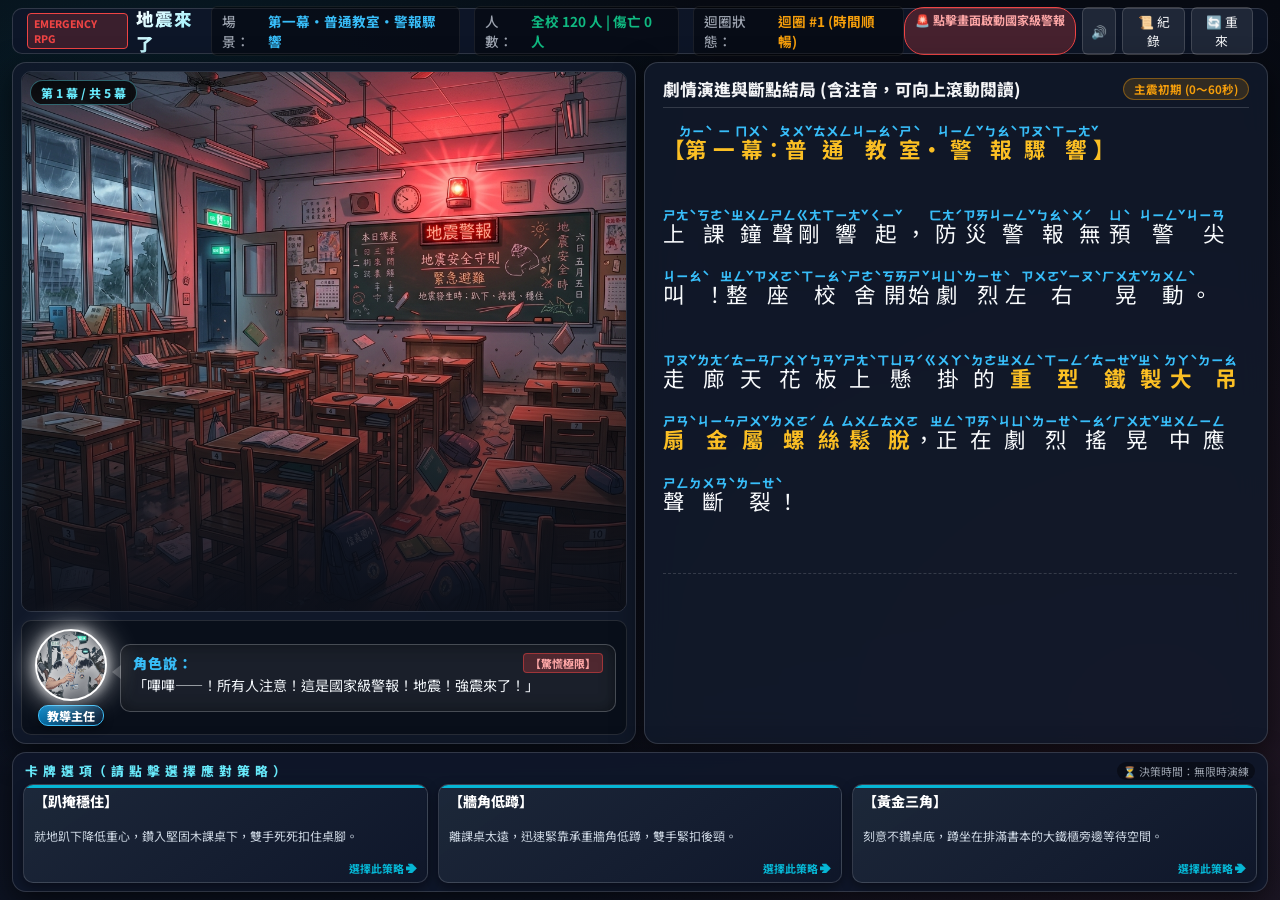
==== 地震來了/index.html @ 672ccc13 "Publish 地震來了 browser game with dedicated index entry" ====
<!DOCTYPE html>
<html lang="zh-TW">
<head>
    <meta charset="UTF-8">
    <meta name="viewport" content="width=device-width, initial-scale=1.0, maximum-scale=1.0, user-scalable=no">
    <title>地震來了｜地震實境 RPG</title>
    <link rel="preconnect" href="https://fonts.googleapis.com">
    <link rel="preconnect" href="https://fonts.gstatic.com" crossorigin>
    <link href="https://fonts.googleapis.com/css2?family=Noto+Sans+TC:wght@400;500;700;900&family=Outfit:wght@400;600;800&display=swap" rel="stylesheet">
    <link rel="stylesheet" href="style.css">
</head>
<body class="theme-dark">

    <!-- Quake FX Overlay & Screen Flash -->
    <div id="quake-overlay" class="quake-fx"></div>
    <div id="rewind-portal" class="rewind-fx">
        <div class="clock-spin"></div>
        <div class="rewind-text">【 時 光 逆 轉 】</div>
    </div>

    <!-- App Container conforming strictly to responsive design -->
    <div class="rpg-container">
        
        <!-- TOP BAR: Scene Name & People Status & Time Loop Count -->
        <header class="top-bar">
            <div class="brand">
                <span class="badge-danger blink">EMERGENCY RPG</span>
                <h1 class="game-title">地震來了</h1>
            </div>
            
            <div class="status-group">
                <div class="status-item scene-status">
                    <span class="label">場景：</span>
                    <span id="current-scene-name" class="value text-highlight">第一幕・普通教室・警報驟響</span>
                </div>
                
                <div class="status-item survivor-status">
                    <span class="label">人數：</span>
                    <span id="survivor-count" class="value text-success">全校 120 人 | 傷亡 0 人</span>
                </div>

                <div class="status-item loop-status">
                    <span class="label">迴圈狀態：</span>
                    <span id="loop-count" class="value text-warning">迴圈 #1 (時間順暢)</span>
                </div>
            </div>

            <div class="system-controls">
                <span id="audio-start-notice" class="audio-notice-pill">🚨 點擊畫面啟動國家級警報</span>
                <button id="btn-sound" class="btn-icon" title="切換音效">🔊</button>
                <button id="btn-log" class="btn-icon" title="對話紀錄">📜 紀錄</button>
                <button id="btn-restart" class="btn-icon btn-reload" title="重新開始">🔄 重來</button>
            </div>
        </header>

        <!-- MAIN MIDDLE AREA: Split View (Left: Visual & Avatar & Speech | Right: Flowing Story Text) -->
        <main class="main-panel">
            
            <!-- LEFT PANEL: Visuals, Scene Backdrop, Avatar, Character Speech -->
            <section class="left-box glass-card">
                
                <!-- Scene Backdrop Container -->
                <div class="scene-backdrop-container">
                    <img id="scene-bg" src="assets/scenes/act1_classroom.png" alt="Scene Background" class="scene-bg-img">
                    <div class="backdrop-gradient"></div>
                    <div id="act-badge" class="act-pill-badge">第 1 幕 / 共 5 幕</div>
                </div>

                <!-- Floating Avatar (with white glow shadow) & Interactive Speech Bubble (角色說 :) -->
                <div class="dialogue-area">
                    <div class="avatar-floating-wrapper">
                        <div class="avatar-glow-ring">
                            <img id="speaker-avatar" src="assets/avatars/avatar_dean.png" alt="Character Avatar" class="speaker-img-cutout">
                        </div>
                        <div id="speaker-name-tag" class="speaker-name-badge">教導主任</div>
                    </div>

                    <div class="speech-bubble-box">
                        <div class="bubble-pointer-tail"></div>
                        <div class="speech-header">
                            <span class="speech-label">角色說：</span>
                            <span id="speaker-emotion-badge" class="emotion-badge danger">【驚慌極限】</span>
                        </div>
                        <div class="speech-content">
                            <p id="speech-text" class="typewriter-text">「嗶嗶——！所有人注意！這是國家級警報！地震！地震來了！」</p>
                        </div>
                    </div>
                </div>

            </section>

            <!-- RIGHT PANEL: Flowing Story Text Stream with Ruby Zhuyin & Outcome Artwork Cards -->
            <section class="right-box glass-card">
                <div class="narrative-header">
                    <h2 class="narrative-title">劇情演進與斷點結局 (含注音，可向上滾動閱讀)</h2>
                    <div id="phase-badge" class="phase-pill">主震初期 (0～60秒)</div>
                </div>

                <div id="story-narrative-container" class="story-narrative-box">
                    <!-- Pure Narrative Story Text Stream -->
                    <div id="story-text" class="narrative-content zhuyin-enabled">
                        <!-- Story text and act outcome artwork cards inserted dynamically -->
                    </div>
                </div>
            </section>

        </main>

        <!-- BOTTOM PANEL: Touch-Friendly Responsive Card Selection Area -->
        <footer class="bottom-panel glass-card">
            <div class="card-selection-header">
                <span class="cards-title-label">卡 牌 選 項（ 請 點 擊 選 擇 應 對 策 略 ）</span>
                <span id="timer-indicator" class="timer-pill">⏳ 決策時間：無限時演練</span>
            </div>

            <div id="card-deck" class="card-deck-container">
                <!-- Cards dynamically populated here -->
            </div>
        </footer>

    </div>

    <!-- History Log Modal -->
    <div id="modal-log" class="modal-overlay hidden">
        <div class="modal-box glass-card">
            <div class="modal-header">
                <h3>📜 演練歷程對話紀錄</h3>
                <button id="btn-close-log" class="btn-close">&times;</button>
            </div>
            <div id="log-history-list" class="modal-body log-list">
                <!-- Dynamic log history -->
            </div>
        </div>
    </div>

    <!-- Settlement / End-Game Modal (包含了完整的災難紀錄點分析與學生對應解析) -->
    <div id="modal-settlement" class="modal-overlay hidden">
        <div class="modal-box settlement-box glass-card">
            <div class="modal-header">
                <h2 id="settlement-title">演練總結算與災難解析報告</h2>
                <div id="settlement-badge" class="result-badge">PERFECT ENDING</div>
            </div>
            
            <div class="modal-body settlement-content">
                <div class="summary-stats-grid">
                    <div class="stat-card">
                        <span class="stat-num text-success" id="stat-saved">120</span>
                        <span class="stat-lbl">成功避難人數</span>
                    </div>
                    <div class="stat-card">
                        <span class="stat-num text-danger" id="stat-injured">0</span>
                        <span class="stat-lbl">傷亡/受困人數</span>
                    </div>
                    <div class="stat-card">
                        <span class="stat-num text-warning" id="stat-rewinds">0</span>
                        <span class="stat-lbl">發動時光逆轉次數</span>
                    </div>
                </div>

                <h3 class="reflection-heading">五幕災難紀錄點分析與決策檢討</h3>
                <div id="settlement-matrix" class="matrix-table">
                    <!-- Dynamic reflection & disaster record analysis matrix -->
                </div>
            </div>

            <div class="modal-footer">
                <button id="btn-restart-game" class="btn-primary-lg">🔄 重新挑戰演練</button>
            </div>
        </div>
    </div>

    <script src="app.js"></script>
</body>
</html>
---- 地震來了/style.css ----
/* ==========================================================================
   時間迴圈 × 錯誤連鎖 - 地震實境 RPG Design System (Perfect Typography Edition)
   ========================================================================== */

:root {
    --bg-dark: #0b0f19;
    --bg-card: rgba(18, 26, 43, 0.88);
    --border-glass: rgba(255, 255, 255, 0.15);

    --primary: #06b6d4;      /* Cyan */
    --primary-glow: rgba(6, 182, 212, 0.4);
    --success: #10b981;      /* Emerald Green */
    --success-glow: rgba(16, 185, 129, 0.4);
    --warning: #f59e0b;      /* Amber Yellow */
    --warning-glow: rgba(245, 158, 11, 0.4);
    --danger: #ef4444;       /* Crimson Red */
    --danger-glow: rgba(239, 68, 68, 0.45);

    --text-main: #f3f4f6;
    --text-muted: #9ca3af;

    --font-sans: 'Noto Sans TC', 'Outfit', sans-serif;
    --shadow-deep: 0 10px 30px rgba(0, 0, 0, 0.6);
    --radius-lg: 14px;
    --radius-md: 10px;
    --radius-sm: 6px;
}

* {
    box-sizing: border-box;
    margin: 0;
    padding: 0;
    -webkit-tap-highlight-color: transparent;
}

body, html {
    width: 100%;
    height: 100vh;
    font-family: var(--font-sans);
    background-color: var(--bg-dark);
    background-image: 
        radial-gradient(circle at 10% 20%, rgba(6, 182, 212, 0.1) 0%, transparent 45%),
        radial-gradient(circle at 90% 80%, rgba(239, 68, 68, 0.1) 0%, transparent 45%),
        linear-gradient(to bottom, #070a12, #0d1322);
    color: var(--text-main);
    overflow: hidden;
    touch-action: manipulation;
}

/* Audio Unlock Bar for Direct file:/// Access */
.audio-unlock-bar {
    display: none !important;
}

.audio-unlock-bar.dismissed {
    transform: translateY(-100%);
}

.btn-unlock {
    background: #ffffff;
    color: #1e293b;
    border: none;
    font-weight: 800;
    padding: 3px 10px;
    border-radius: 4px;
    cursor: pointer;
    font-size: 0.78rem;
}

/* RPG Full Container Layout */
.rpg-container {
    display: flex;
    flex-direction: column;
    width: 100vw;
    height: 100vh;
    padding: 8px 12px;
    gap: 8px;
}

.glass-card {
    background: var(--bg-card);
    backdrop-filter: blur(16px);
    -webkit-backdrop-filter: blur(16px);
    border: 1px solid var(--border-glass);
    border-radius: var(--radius-lg);
    box-shadow: var(--shadow-deep);
}

/* ==========================================================================
   TOP BAR Layout
   ========================================================================== */

.top-bar {
    display: flex;
    align-items: center;
    justify-content: space-between;
    background: rgba(15, 23, 42, 0.9);
    border: 1px solid var(--border-glass);
    border-radius: var(--radius-md);
    padding: 4px 14px;
    height: 46px;
    flex-shrink: 0;
}

.brand {
    display: flex;
    align-items: center;
    gap: 8px;
}

.game-title {
    font-size: 1.1rem;
    font-weight: 900;
    letter-spacing: 1px;
    background: linear-gradient(135deg, #ffffff, #67e8f9);
    -webkit-background-clip: text;
    -webkit-text-fill-color: transparent;
}

.badge-danger {
    background: rgba(239, 68, 68, 0.2);
    color: var(--danger);
    border: 1px solid var(--danger);
    font-size: 0.65rem;
    font-weight: 800;
    padding: 2px 6px;
    border-radius: 4px;
}

.blink {
    animation: blinker 1.2s infinite;
}

@keyframes blinker {
    50% { opacity: 0.3; }
}

.status-group {
    display: flex;
    align-items: center;
    gap: 14px;
}

.status-item {
    display: flex;
    align-items: center;
    font-size: 0.85rem;
    background: rgba(0, 0, 0, 0.4);
    padding: 4px 10px;
    border-radius: var(--radius-sm);
    border: 1px solid rgba(255, 255, 255, 0.08);
}

.status-item .label {
    color: var(--text-muted);
    font-weight: 500;
}

.status-item .value {
    font-weight: 700;
    margin-left: 4px;
}

.text-highlight { color: #38bdf8; }
.text-success { color: var(--success); }
.text-warning { color: var(--warning); }
.text-danger { color: var(--danger); }

.system-controls {
    display: flex;
    gap: 6px;
}

.btn-icon {
    background: rgba(255, 255, 255, 0.08);
    border: 1px solid var(--border-glass);
    color: var(--text-main);
    padding: 4px 8px;
    border-radius: var(--radius-sm);
    cursor: pointer;
    font-size: 0.8rem;
    font-family: inherit;
    transition: all 0.2s ease;
}

.btn-icon:hover {
    background: rgba(255, 255, 255, 0.2);
    border-color: var(--primary);
}

.audio-notice-pill {
    background: rgba(239, 68, 68, 0.25);
    border: 1px solid var(--danger);
    color: #fca5a5;
    font-size: 0.75rem;
    font-weight: 700;
    padding: 3px 10px;
    border-radius: 20px;
    animation: blinker 1.5s infinite;
    cursor: pointer;
    user-select: none;
    white-space: nowrap;
}

/* ==========================================================================
   MAIN MIDDLE PANEL (Split View)
   ========================================================================== */

.main-panel {
    display: grid;
    grid-template-columns: 1fr 1fr;
    gap: 8px;
    flex: 1;
    min-height: 0;
}

/* --------------------------------------------------------------------------
   LEFT PANEL (Visuals, Scene Photo, Transparent Floating Avatar with White Glow)
   -------------------------------------------------------------------------- */

.left-box {
    display: flex;
    flex-direction: column;
    padding: 8px;
    gap: 8px;
    overflow: hidden;
    position: relative;
}

.scene-backdrop-container {
    position: relative;
    flex: 1;
    min-height: 140px;
    border-radius: var(--radius-md);
    overflow: hidden;
    border: 1px solid rgba(255, 255, 255, 0.12);
    box-shadow: inset 0 0 30px rgba(0,0,0,0.85);
}

.scene-bg-img {
    width: 100%;
    height: 100%;
    object-fit: cover;
    transition: transform 0.6s cubic-bezier(0.25, 1, 0.5, 1);
}

.backdrop-gradient {
    position: absolute;
    inset: 0;
    background: linear-gradient(to top, rgba(11, 15, 25, 0.95) 0%, transparent 60%);
}

.act-pill-badge {
    position: absolute;
    top: 8px;
    left: 8px;
    background: rgba(0, 0, 0, 0.75);
    backdrop-filter: blur(6px);
    color: #67e8f9;
    border: 1px solid rgba(103, 232, 249, 0.4);
    font-weight: 800;
    font-size: 0.75rem;
    padding: 3px 10px;
    border-radius: 20px;
}

/* Dialogue & Character Avatar Layer */
.dialogue-area {
    display: flex;
    gap: 10px;
    background: rgba(10, 15, 26, 0.88);
    border: 1px solid rgba(255, 255, 255, 0.12);
    border-radius: var(--radius-md);
    padding: 8px 10px;
    align-items: center;
    position: relative;
    z-index: 10;
    flex-shrink: 0;
}

.avatar-floating-wrapper {
    display: flex;
    flex-direction: column;
    align-items: center;
    width: 78px;
    flex-shrink: 0;
    position: relative;
}

.avatar-glow-ring {
    position: relative;
    width: 72px;
    height: 72px;
    border-radius: 50%;
    background: transparent;
    filter: drop-shadow(0 0 6px #ffffff) drop-shadow(0 0 14px rgba(255, 255, 255, 0.9));
    transition: transform 0.3s ease;
}

.avatar-glow-ring:hover {
    transform: scale(1.05);
}

.speaker-img-cutout {
    width: 100%;
    height: 100%;
    object-fit: cover;
    border-radius: 50%;
    border: 2px solid #ffffff;
    background: transparent;
}

.speaker-name-badge {
    margin-top: 4px;
    font-size: 0.75rem;
    font-weight: 800;
    color: #ffffff;
    text-align: center;
    background: linear-gradient(135deg, #0284c7, #0f172a);
    border: 1px solid #38bdf8;
    padding: 1px 8px;
    border-radius: 10px;
    box-shadow: 0 2px 8px rgba(0,0,0,0.5);
    white-space: nowrap;
}

/* Interactive Comic Dialogue Bubble */
.speech-bubble-box {
    flex: 1;
    background: rgba(255, 255, 255, 0.07);
    border: 1px solid rgba(255, 255, 255, 0.2);
    border-radius: var(--radius-md);
    padding: 8px 12px;
    position: relative;
    display: flex;
    flex-direction: column;
    gap: 2px;
    min-height: 68px;
    box-shadow: inset 0 0 15px rgba(0,0,0,0.4);
}

.bubble-pointer-tail {
    position: absolute;
    top: 20px;
    left: -9px;
    width: 0;
    height: 0;
    border-top: 7px solid transparent;
    border-bottom: 7px solid transparent;
    border-right: 9px solid rgba(255, 255, 255, 0.2);
}

.speech-header {
    display: flex;
    align-items: center;
    justify-content: space-between;
}

.speech-label {
    font-weight: 900;
    font-size: 0.88rem;
    color: #38bdf8;
    letter-spacing: 1px;
}

.emotion-badge {
    font-size: 0.68rem;
    font-weight: 800;
    padding: 1px 6px;
    border-radius: 4px;
}

.emotion-badge.danger {
    background: rgba(239, 68, 68, 0.25);
    color: #fca5a5;
    border: 1px solid rgba(239, 68, 68, 0.5);
}

.speech-content {
    font-size: 0.88rem;
    line-height: 1.45;
    color: #f1f5f9;
    flex: 1;
}

/* --------------------------------------------------------------------------
   RIGHT PANEL (Clean Horizontal Paragraph Story Flow & Native Ruby Zhuyin)
   -------------------------------------------------------------------------- */

.right-box {
    display: flex;
    flex-direction: column;
    padding: 14px 18px;
    gap: 10px;
    overflow: hidden;
}

.narrative-header {
    display: flex;
    align-items: center;
    justify-content: space-between;
    border-bottom: 1px solid var(--border-glass);
    padding-bottom: 6px;
}

.narrative-title {
    font-size: 1.05rem;
    font-weight: 800;
    color: #f3f4f6;
}

.phase-pill {
    background: rgba(245, 158, 11, 0.15);
    color: var(--warning);
    border: 1px solid rgba(245, 158, 11, 0.4);
    font-size: 0.72rem;
    font-weight: 700;
    padding: 2px 10px;
    border-radius: 12px;
}

.story-narrative-box {
    flex: 1;
    overflow-y: auto;
    padding-right: 12px;
    display: flex;
    flex-direction: column;
    gap: 16px;
    scroll-behavior: smooth;
}

.story-narrative-box::-webkit-scrollbar {
    width: 6px;
}
.story-narrative-box::-webkit-scrollbar-thumb {
    background: rgba(255, 255, 255, 0.25);
    border-radius: 3px;
}

/* CLEAN HORIZONTAL PARAGRAPH TYPOGRAPHY FOR STUDENTS (ENLARGED & SPACIOUS) */
.narrative-content {
    font-size: 1.35rem; /* Larger legible font size for elementary students */
    line-height: 2.85;  /* Spacious line height for native ruby annotations */
    color: #f8fafc;
    font-family: 'Noto Sans TC', 'Microsoft JhengHei', 'PingFang TC', sans-serif;
    font-variant-east-asian: full-width;
    text-align: justify;
    text-justify: inter-ideograph;
    word-break: break-all;
}

.narrative-content p {
    margin-bottom: 22px;
    display: block; /* Ensure standard horizontal paragraph layout! */
}

.narrative-content strong {
    color: #fbbf24;
}

/* Native HTML5 Ruby Zhuyin Styling (Natural Inline Placement & High Visibility) */
ruby {
    display: inline-ruby;
    ruby-position: over;
    font-size: 1em;
}

rt {
    display: ruby-text;
    font-size: 0.58em;
    color: #38bdf8;
    font-weight: 800;
    font-family: 'Noto Sans TC', sans-serif;
    line-height: 1;
    user-select: none;
}

/* OUTCOME STORY CARD & ILLUSTRATION (斷點結局插圖卡) */
.outcome-story-card {
    border-radius: var(--radius-md);
    padding: 16px 18px;
    margin: 16px 0;
    display: flex;
    flex-direction: column;
    gap: 12px;
    animation: fadeIn 0.4s ease;
}

.outcome-story-card.safe-border {
    background: rgba(16, 185, 129, 0.12);
    border: 2px solid var(--success);
    box-shadow: 0 4px 20px var(--success-glow);
}

.outcome-story-card.wrong-border {
    background: rgba(239, 68, 68, 0.12);
    border: 2px solid var(--danger);
    box-shadow: 0 4px 20px var(--danger-glow);
}

.outcome-badge {
    font-weight: 800;
    font-size: 0.95rem;
    padding: 3px 10px;
    border-radius: 4px;
    display: inline-block;
    width: fit-content;
}

.safe-border .outcome-badge {
    color: #34d399;
    background: rgba(16, 185, 129, 0.2);
}

.wrong-border .outcome-badge {
    color: #f87171;
    background: rgba(239, 68, 68, 0.2);
}

.outcome-img-frame {
    width: 100%;
    border-radius: var(--radius-md);
    overflow: hidden;
    border: 1.5px solid rgba(255, 255, 255, 0.2);
    background: #040711;
    box-shadow: 0 4px 16px rgba(0, 0, 0, 0.6);
}

.outcome-img {
    width: 100%;
    height: auto;
    max-height: 420px;
    object-fit: contain;
    display: block;
    margin: 0 auto;
}

.outcome-text {
    font-size: 1.25rem;
    line-height: 2.6;
    color: #f1f5f9;
    font-family: 'Noto Sans TC', 'Microsoft JhengHei', 'PingFang TC', sans-serif;
    text-align: justify;
    text-justify: inter-ideograph;
}

/* ==========================================================================
   BOTTOM PANEL (Touch-Friendly Card Selection)
   ========================================================================== */

.bottom-panel {
    display: flex;
    flex-direction: column;
    padding: 8px 10px;
    gap: 4px;
    background: rgba(15, 23, 42, 0.94);
    height: 140px;
    flex-shrink: 0;
}

.card-selection-header {
    display: flex;
    justify-content: space-between;
    align-items: center;
    padding: 0 2px;
}

.cards-title-label {
    font-weight: 800;
    font-size: 0.8rem;
    letter-spacing: 1px;
    color: #67e8f9;
}

.timer-pill {
    font-size: 0.68rem;
    color: var(--text-muted);
    background: rgba(0, 0, 0, 0.4);
    padding: 1px 6px;
    border-radius: 10px;
}

.card-deck-container {
    display: grid;
    grid-template-columns: repeat(3, 1fr);
    gap: 10px;
    flex: 1;
}

/* Compact Interactive Card */
.card-item {
    background: linear-gradient(145deg, rgba(30, 41, 59, 0.95), rgba(15, 23, 42, 0.98));
    border: 1.5px solid var(--border-glass);
    border-radius: var(--radius-md);
    padding: 6px 10px;
    display: flex;
    flex-direction: column;
    justify-content: space-between;
    cursor: pointer;
    position: relative;
    overflow: hidden;
    transition: all 0.2s cubic-bezier(0.4, 0, 0.2, 1);
    box-shadow: 0 4px 12px rgba(0,0,0,0.4);
}

.card-item::before {
    content: '';
    position: absolute;
    top: 0;
    left: 0;
    width: 100%;
    height: 3px;
    background: var(--primary);
    transition: height 0.2s ease;
}

.card-item:hover {
    transform: translateY(-3px) scale(1.01);
    border-color: var(--primary);
    box-shadow: 0 8px 18px var(--primary-glow);
}

.card-item:hover::before {
    height: 4px;
}

.card-item:active {
    transform: translateY(-1px) scale(0.99);
}

.card-item.correct-hover:hover {
    border-color: var(--success);
    box-shadow: 0 8px 18px var(--success-glow);
}
.card-item.correct-hover:hover::before {
    background: var(--success);
}

.card-item.wrong-hover:hover {
    border-color: var(--danger);
    box-shadow: 0 8px 18px var(--danger-glow);
}
.card-item.wrong-hover:hover::before {
    background: var(--danger);
}

.card-badge {
    align-self: flex-start;
    font-size: 0.65rem;
    font-weight: 800;
    padding: 1px 5px;
    border-radius: 4px;
    background: rgba(6, 182, 212, 0.15);
    color: #67e8f9;
    border: 1px solid rgba(6, 182, 212, 0.3);
    margin-bottom: 2px;
}

.card-title {
    font-size: 0.88rem;
    font-weight: 800;
    color: #ffffff;
    margin-bottom: 2px;
}

.card-desc {
    font-size: 0.75rem;
    line-height: 1.3;
    color: #cbd5e1;
    display: -webkit-box;
    -webkit-line-clamp: 2;
    -webkit-box-orient: vertical;
    overflow: hidden;
}

.card-action-btn {
    align-self: flex-end;
    font-size: 0.68rem;
    font-weight: 700;
    color: var(--primary);
    margin-top: 2px;
    display: flex;
    align-items: center;
    gap: 2px;
}

/* ==========================================================================
   ANIMATIONS & OVERLAYS
   ========================================================================== */

.hidden {
    display: none !important;
}

.shake-quake {
    animation: quakeAnim 0.15s infinite alternate;
}

@keyframes quakeAnim {
    0% { transform: translate(2px, 1px) rotate(0deg); }
    20% { transform: translate(-3px, 0px) rotate(-1deg); }
    40% { transform: translate(1px, -2px) rotate(1deg); }
    60% { transform: translate(-2px, 2px) rotate(0deg); }
    80% { transform: translate(3px, 1px) rotate(-1deg); }
    100% { transform: translate(-1px, -2px) rotate(1deg); }
}

.rewind-fx {
    position: fixed;
    inset: 0;
    z-index: 9999;
    background: radial-gradient(circle, rgba(6, 182, 212, 0.4) 0%, rgba(11, 15, 25, 0.95) 80%);
    display: flex;
    flex-direction: column;
    align-items: center;
    justify-content: center;
    opacity: 0;
    pointer-events: none;
    transition: opacity 0.3s ease;
}

.rewind-fx.active {
    opacity: 1;
    pointer-events: auto;
}

.clock-spin {
    width: 100px;
    height: 100px;
    border: 8px solid rgba(255, 255, 255, 0.2);
    border-top: 8px solid #67e8f9;
    border-radius: 50%;
    animation: spinClock 0.5s linear infinite reverse;
    box-shadow: 0 0 35px #06b6d4;
}

@keyframes spinClock {
    0% { transform: rotate(0deg); }
    100% { transform: rotate(360deg); }
}

.rewind-text {
    margin-top: 18px;
    font-size: 1.6rem;
    font-weight: 900;
    letter-spacing: 5px;
    color: #ffffff;
    text-shadow: 0 0 20px #06b6d4;
    animation: pulse 0.6s infinite alternate;
}

@keyframes pulse {
    0% { opacity: 0.7; transform: scale(0.98); }
    100% { opacity: 1; transform: scale(1.05); }
}

@keyframes fadeIn {
    from { opacity: 0; transform: translateY(6px); }
    to { opacity: 1; transform: translateY(0); }
}

/* Modals & Final Settlement Review Cards */
.modal-overlay {
    position: fixed;
    inset: 0;
    background: rgba(0, 0, 0, 0.85);
    backdrop-filter: blur(8px);
    z-index: 9000;
    display: flex;
    align-items: center;
    justify-content: center;
    padding: 16px;
}

.modal-box {
    width: 100%;
    max-width: 700px;
    max-height: 90vh;
    display: flex;
    flex-direction: column;
    overflow: hidden;
    padding: 16px;
    border: 1px solid var(--border-glass);
}

.modal-header {
    display: flex;
    justify-content: space-between;
    align-items: center;
    border-bottom: 1px solid var(--border-glass);
    padding-bottom: 8px;
}

.btn-close {
    background: transparent;
    border: none;
    color: var(--text-muted);
    font-size: 1.4rem;
    cursor: pointer;
}

.modal-body {
    flex: 1;
    overflow-y: auto;
    padding: 12px 0;
}

.log-list {
    display: flex;
    flex-direction: column;
    gap: 8px;
}

.log-entry {
    background: rgba(255, 255, 255, 0.04);
    border-left: 3px solid var(--primary);
    padding: 8px 12px;
    border-radius: 4px;
    font-size: 0.88rem;
}

.settlement-box {
    max-width: 880px;
}

.result-badge {
    font-weight: 900;
    padding: 4px 12px;
    border-radius: 6px;
    font-size: 0.88rem;
}

.summary-stats-grid {
    display: grid;
    grid-template-columns: repeat(3, 1fr);
    gap: 10px;
    margin-bottom: 14px;
}

.stat-card {
    background: rgba(0, 0, 0, 0.4);
    border: 1px solid var(--border-glass);
    padding: 10px;
    border-radius: var(--radius-md);
    text-align: center;
}

.stat-num {
    display: block;
    font-size: 1.7rem;
    font-weight: 900;
}

.stat-lbl {
    font-size: 0.78rem;
    color: var(--text-muted);
}

.reflection-heading {
    font-size: 0.98rem;
    font-weight: 800;
    color: var(--primary);
    margin-bottom: 10px;
}

.matrix-table {
    display: flex;
    flex-direction: column;
    gap: 10px;
}

.disaster-review-card {
    background: rgba(15, 23, 42, 0.95);
    border: 1.5px solid var(--border-glass);
    border-radius: var(--radius-md);
    padding: 16px;
    display: flex;
    flex-direction: column;
    gap: 12px;
    margin-bottom: 14px;
    box-shadow: 0 4px 16px rgba(0, 0, 0, 0.5);
}

.disaster-review-card.card-safe {
    border-left: 6px solid #10b981;
}

.disaster-review-card.card-danger {
    border-left: 6px solid #ef4444;
}

.disaster-review-header {
    display: flex;
    justify-content: space-between;
    align-items: center;
    border-bottom: 1px solid rgba(255, 255, 255, 0.15);
    padding-bottom: 10px;
    flex-wrap: wrap;
    gap: 8px;
}

.disaster-act-title {
    display: flex;
    align-items: center;
    gap: 10px;
}

.breakpoint-pill {
    background: linear-gradient(135deg, #0284c7, #2563eb);
    color: #ffffff;
    font-size: 0.88rem;
    font-weight: 800;
    padding: 4px 12px;
    border-radius: 20px;
    white-space: nowrap;
    box-shadow: 0 2px 8px rgba(37, 99, 235, 0.4);
}

.act-name-lg {
    font-size: 1.15rem;
    font-weight: 900;
    color: #f1f5f9;
}

.result-tag {
    font-size: 0.95rem;
    font-weight: 800;
    padding: 4px 12px;
    border-radius: 6px;
}

.tag-safe-lg {
    background: rgba(16, 185, 129, 0.2);
    color: #34d399;
    border: 1px solid #10b981;
}

.tag-danger-lg {
    background: rgba(239, 68, 68, 0.2);
    color: #f87171;
    border: 1px solid #ef4444;
}

.disaster-review-body {
    display: flex;
    flex-direction: column;
    gap: 10px;
}

.review-row {
    font-size: 1.08rem;
    line-height: 1.6;
    color: #e2e8f0;
}

.label-cyan { color: #38bdf8; font-weight: 800; }
.label-red { color: #f87171; font-weight: 800; }
.label-yellow { color: #fbbf24; font-weight: 800; }
.label-green { color: #34d399; font-weight: 800; }

.choice-title-lg {
    color: #ffffff;
    font-weight: 900;
    font-size: 1.12rem;
}

.review-text-lg {
    color: #cbd5e1;
    font-size: 1.08rem;
}

.error-box-lg {
    background: rgba(239, 68, 68, 0.12);
    border: 1px solid rgba(239, 68, 68, 0.35);
    border-left: 5px solid #ef4444;
    padding: 12px 14px;
    border-radius: 8px;
}

.rule-box-lg {
    background: rgba(16, 185, 129, 0.12);
    border: 1px solid rgba(16, 185, 129, 0.35);
    border-left: 5px solid #10b981;
    padding: 12px 14px;
    border-radius: 8px;
}

.review-item-lg {
    font-size: 1.08rem;
    line-height: 1.65;
    color: #f1f5f9;
}

.text-content-highlight {
    color: #6ee7b7;
    font-weight: 700;
}

.btn-primary-lg {
    width: 100%;
    padding: 10px;
    background: linear-gradient(135deg, #06b6d4, #2563eb);
    color: #ffffff;
    font-weight: 800;
    font-size: 0.95rem;
    border: none;
    border-radius: var(--radius-md);
    cursor: pointer;
}

/* MOBILE & TOUCHSCREEN RESPONSIVE DESIGN (@media) */
@media (max-width: 900px) {
    body, html {
        overflow-y: auto;
        height: auto;
    }

    .rpg-container {
        height: auto;
        min-height: 100vh;
        padding: 6px;
        gap: 6px;
    }

    .top-bar {
        height: auto;
        padding: 8px 10px;
        flex-wrap: wrap;
        gap: 6px;
    }

    .game-title {
        font-size: 0.95rem;
    }

    .status-group {
        gap: 6px;
        flex-wrap: wrap;
    }

    .status-item {
        font-size: 0.78rem;
        padding: 3px 8px;
    }

    .main-panel {
        grid-template-columns: 1fr;
        flex: none;
    }

    .left-box {
        padding: 6px;
    }

    .scene-backdrop-container {
        height: 180px;
        min-height: 180px;
        flex: none;
    }

    .story-narrative-box {
        max-height: 280px;
    }

    .narrative-content {
        font-size: 1.05rem;
    }

    .bottom-panel {
        height: auto;
        padding: 8px;
    }

    .card-deck-container {
        grid-template-columns: 1fr;
        gap: 8px;
    }

    .card-item {
        padding: 10px 12px;
    }

    .card-title {
        font-size: 0.95rem;
    }

    .card-desc {
        font-size: 0.82rem;
        -webkit-line-clamp: 3;
    }
}
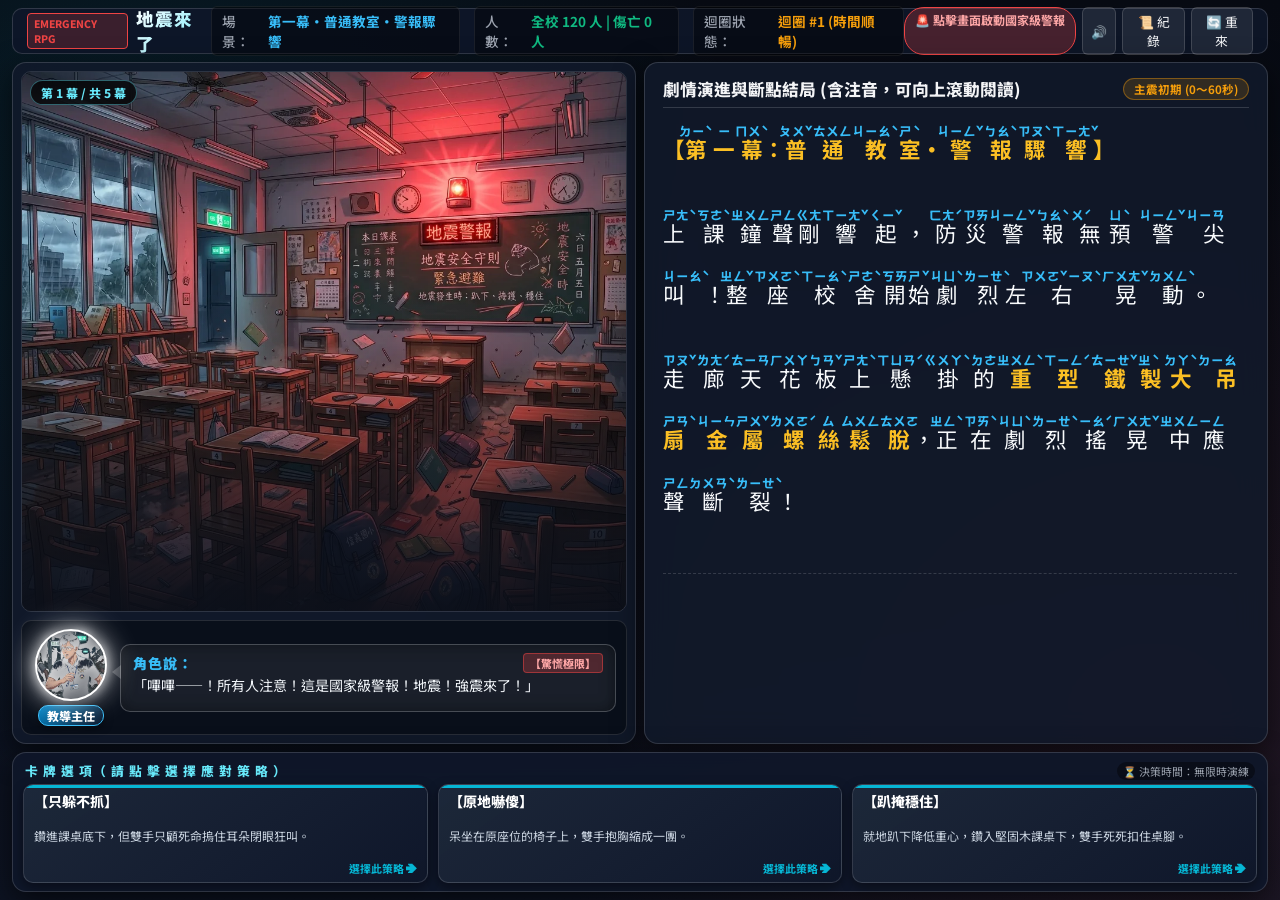
==== commit 0cacfb3a: "Optimize game images as WebP and prepare avatar transparency" ====
--- a/地震來了/index.html
+++ b/地震來了/index.html
@@ -61,7 +61,7 @@
                 
                 <!-- Scene Backdrop Container -->
                 <div class="scene-backdrop-container">
-                    <img id="scene-bg" src="assets/scenes/act1_classroom.png" alt="Scene Background" class="scene-bg-img">
+                    <img id="scene-bg" src="assets/scenes/act1_classroom.webp" alt="Scene Background" class="scene-bg-img">
                     <div class="backdrop-gradient"></div>
                     <div id="act-badge" class="act-pill-badge">第 1 幕 / 共 5 幕</div>
                 </div>
@@ -70,7 +70,7 @@
                 <div class="dialogue-area">
                     <div class="avatar-floating-wrapper">
                         <div class="avatar-glow-ring">
-                            <img id="speaker-avatar" src="assets/avatars/avatar_dean.png" alt="Character Avatar" class="speaker-img-cutout">
+                            <img id="speaker-avatar" src="assets/avatars/avatar_dean.webp" alt="Character Avatar" class="speaker-img-cutout">
                         </div>
                         <div id="speaker-name-tag" class="speaker-name-badge">教導主任</div>
                     </div>
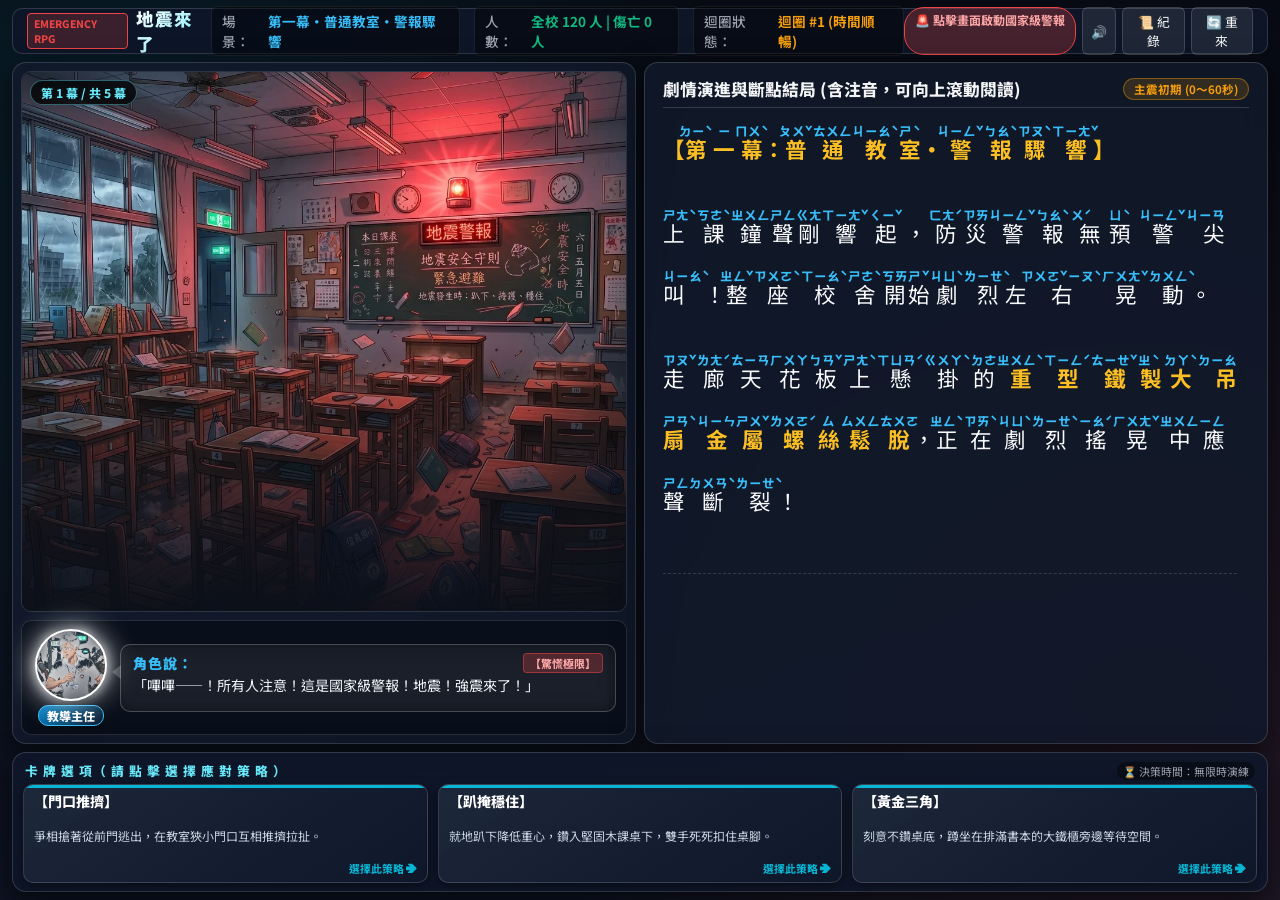
==== commit 7951fbb7: "Refresh cached game script for WebP asset paths" ====
--- a/地震來了/index.html
+++ b/地震來了/index.html
@@ -169,7 +169,8 @@
         </div>
     </div>
 
-    <script src="app.js"></script>
+    <script src="app.js?v=webp-1"></script>
 </body>
 </html>
 
+
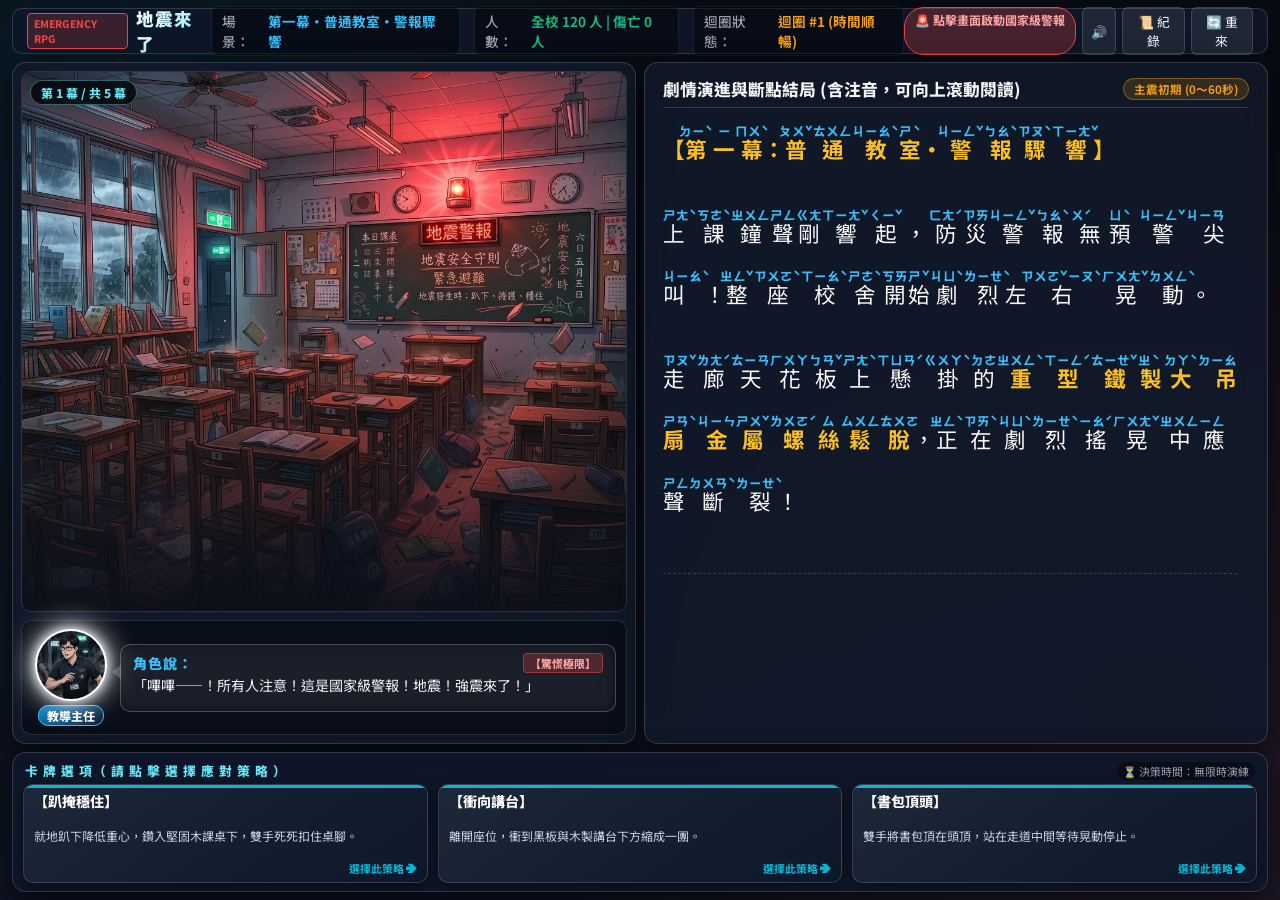
==== commit c4e3bb27: "Restore original avatar colors and opacity in lossless WebP" ====
--- a/地震來了/index.html
+++ b/地震來了/index.html
@@ -70,7 +70,7 @@
                 <div class="dialogue-area">
                     <div class="avatar-floating-wrapper">
                         <div class="avatar-glow-ring">
-                            <img id="speaker-avatar" src="assets/avatars/avatar_dean.webp" alt="Character Avatar" class="speaker-img-cutout">
+                            <img id="speaker-avatar" src="assets/avatars/avatar_dean.webp?v=original-colors-1" alt="Character Avatar" class="speaker-img-cutout">
                         </div>
                         <div id="speaker-name-tag" class="speaker-name-badge">教導主任</div>
                     </div>
@@ -169,7 +169,7 @@
         </div>
     </div>
 
-    <script src="app.js?v=webp-1"></script>
+    <script src="app.js?v=original-colors-1"></script>
 </body>
 </html>
 
